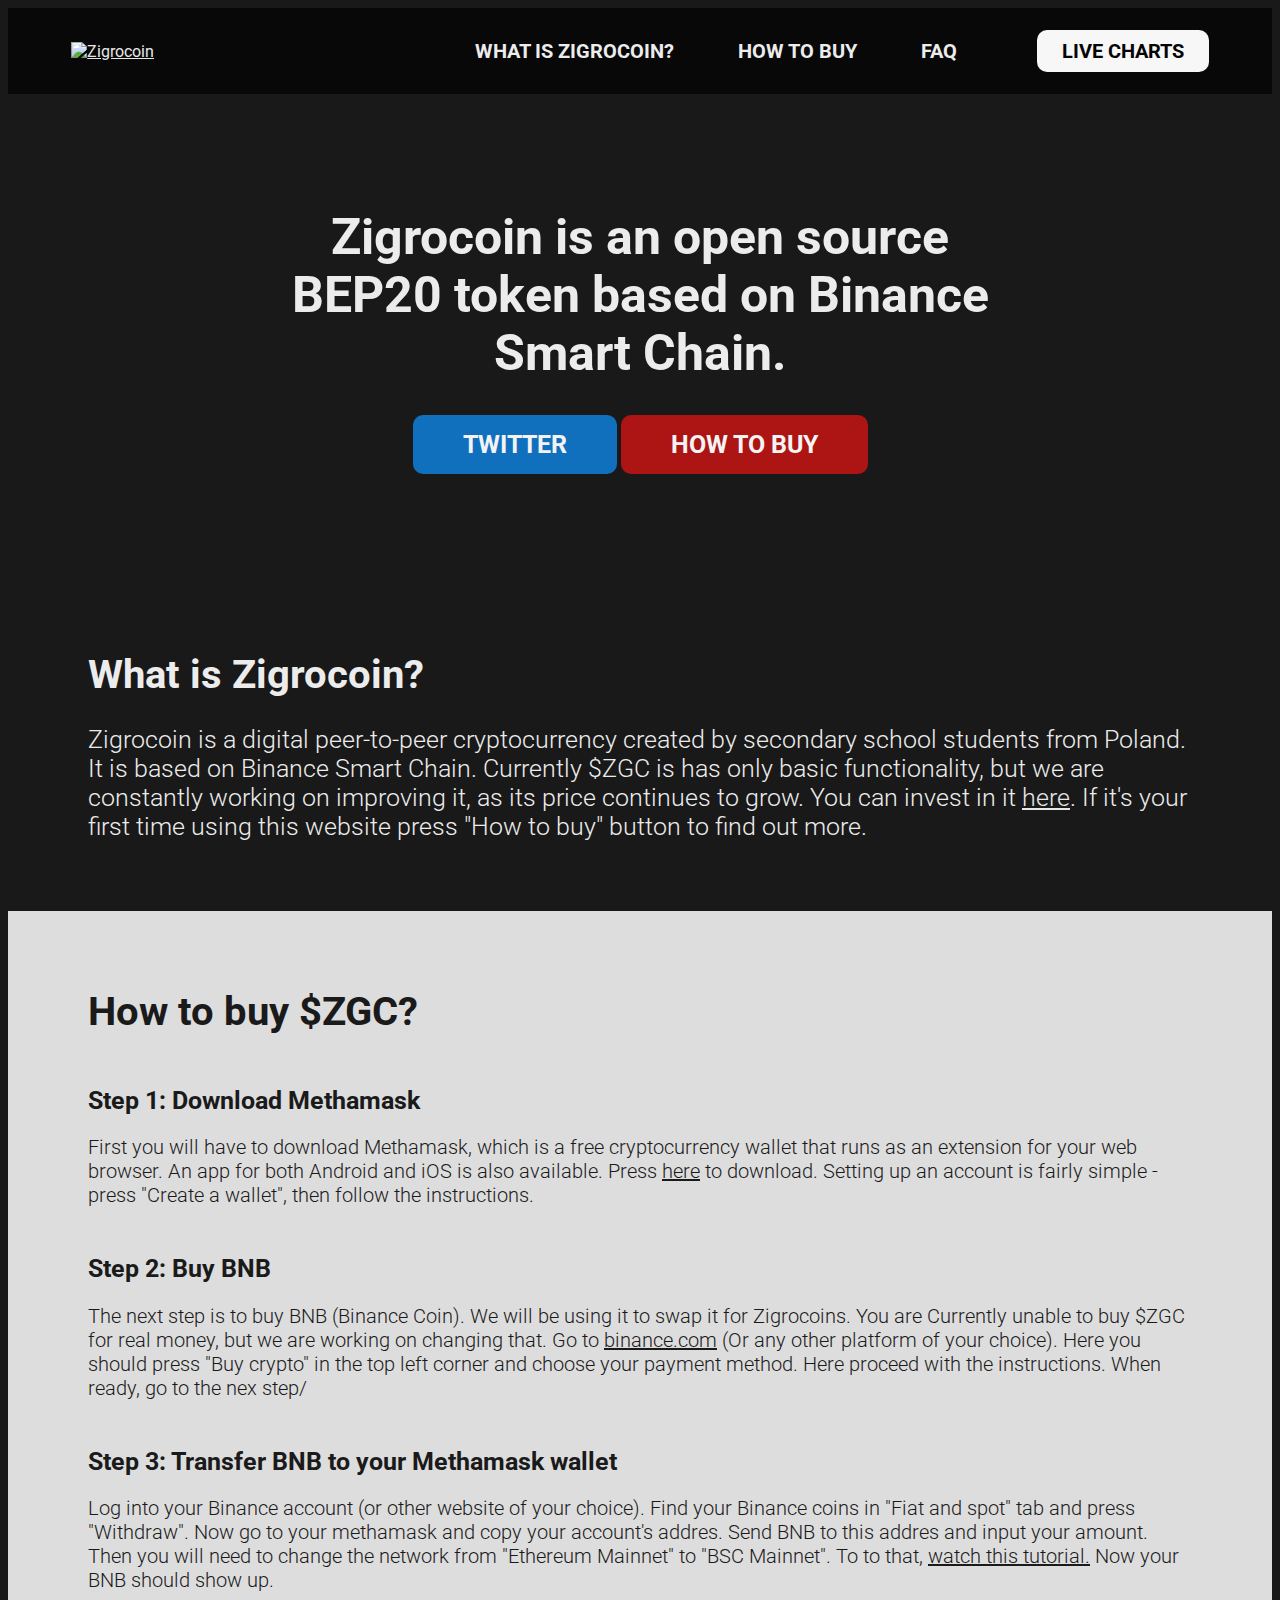
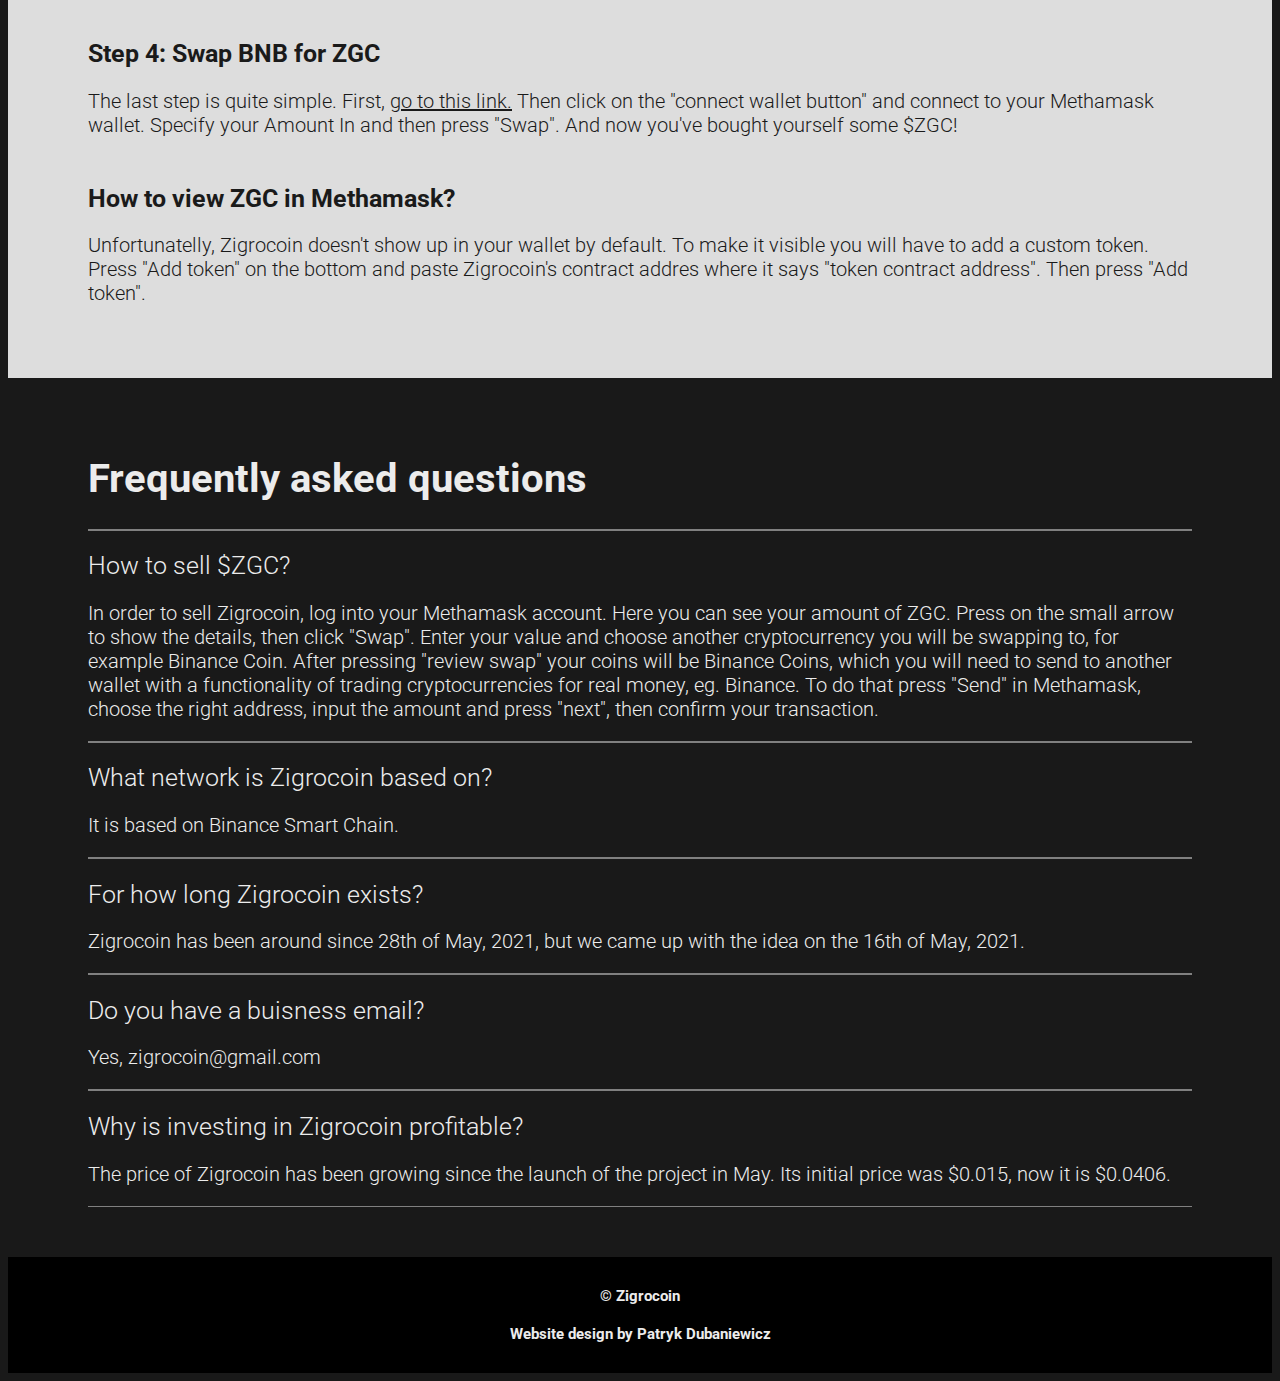
==== index.html @ a43392d8 "Add files via upload" ====
<!DOCTYPE html>
<html lang="en">
<head>
    <meta charset="UTF-8">
    <title>Zigrocoin</title>
    <link rel="icon" type="image/png" href="images/Zigrocoin logo.png"/>
    <link rel="preconnect" href="https://fonts.gstatic.com">
    <link href="https://fonts.googleapis.com/css2?family=Roboto:wght@400;500;700&display=swap" rel="stylesheet">
    <link rel="stylesheet" href="style.css">
    <script src="script.js" defer></script>
    <script src="scroll-out.js"></script>
</head>
<body>
    <header>
        <!--Website navigation bar-->
        <a href="index.html" class="logo"><img src="images/website logo 2.png" alt="Zigrocoin" class="logo" ></a>
        <nav id = "navigation_bar">
            <ul class="nav_links">
                <li><a class="a" href = "what_is_zgc.html">What is Zigrocoin?</a></li>
                <li><a class="a" href = "how_to.html">How to buy</a></li>
                <li><a class="a" href = "faq.html">Faq</a></li>
            </ul>
        </nav>
        <button class="button_link" id ="button_nav">Live charts</button>   
        <a href="#" class="menu-button">
            <span class="bar"></span>
            <span class="bar"></span>
            <span class="bar"></span>
        </a>   
    </header>
    <!--Main website page-->
    <section class="hero">
        <div class="hero_text">
            <h1 class = "h0 title_text">Zigrocoin is an open source BEP20 token based on Binance Smart Chain.</h1>
            <div>
                <button class="button_link_blue">twitter</button>
                <button class="button_link_red">how to buy</button>
            </div>
        </div>
    </section>
    <!--What is Zigrocoin section-->
    <section class="what">
        <h1>What is Zigrocoin?</h1>
        <h2>Zigrocoin is a digital peer-to-peer cryptocurrency created by secondary school students from Poland. It is based on Binance Smart Chain. Currently $ZGC is 
            has only basic functionality, but we are constantly working on improving it, as its price continues to grow. You can invest in it <a href="#">here</a>. 
            If it's your first time using this website press "How to buy" button to find out more. 
        </h2>

    </section>

    <!--How to buy section-->
    <section class="how_to_buy">

        <h1>How to buy $ZGC?</h1>
        <div class="step reveal">
            <h2>Step 1: Download Methamask</h2>
            <h3>First you will have to download Methamask, which is a free cryptocurrency wallet that runs as an extension for your web browser. An app for 
                both Android and iOS is also available. Press <a href="#">here</a> to download. Setting up an account is fairly simple - press "Create a wallet",
                then follow the instructions. 
              </h3>
        </div> 
        <div class="step reveal"> 
             <h2>Step 2: Buy BNB</h2>
             <h3>The next step is to buy BNB (Binance Coin). We will be using it to swap it for Zigrocoins. You are Currently unable to buy $ZGC for real money, but
                 we are working on changing that. Go to <a href="#">binance.com</a> (Or any other platform of your choice). Here you should press "Buy crypto" in the
                 top left corner and choose your payment method. Here proceed with the instructions. When ready, go to the nex step/
             </h3>
        </div>    
        <div class="step reveal">   
            <h2>Step 3: Transfer BNB to your Methamask wallet</h2>
            <h3>Log into your Binance account (or other website of your choice). Find your Binance coins in "Fiat and spot" tab and press "Withdraw". Now go to your 
                methamask and copy your account's addres. Send BNB to this addres and input your amount. Then you will need to change the network from "Ethereum Mainnet" 
                to "BSC Mainnet". To to that, <a href="https://www.youtube.com/watch?v=gk_wiXrc5r4&ab_channel=CryptoSloCryptoSlo">watch this tutorial.</a> Now your BNB 
                should show up. </a>
            </h3>
        </div> 
        <div class="step reveal">    
            <h2>Step 4: Swap BNB for ZGC</h2>
            <h3>The last step is quite simple. First, <a href="https://bogged.finance/swap?token=0x1fEAF532C209592d03594F374AF0B58c847Fb1f0">go to this link.</a> Then click on
            the "connect wallet button" and connect to your Methamask wallet. Specify your Amount In and then press "Swap". And now you've bought yourself some $ZGC! </h3>
        </div>  
        <div class="step reveal">  
            <h2>How to view ZGC in Methamask?</h2>
            <h3>Unfortunatelly, Zigrocoin doesn't show up in your wallet by default. To make it visible you will have to add a custom token. Press "Add token" on the bottom and
                paste Zigrocoin's contract addres where it says "token contract address". Then press "Add token".
            </h3>
        </div>   

    </section>
    <!--FAQ section-->
    <section class="FAQ">
        <h1>Frequently asked questions</h1>
        <div class="faq_question">
            <div class="bar_faq"></div>
            <h2>How to sell $ZGC?</h2>
            <h3>In order to sell Zigrocoin, log into your Methamask account. Here you can see your amount of ZGC. Press on the small arrow to show the details, then click "Swap". 
                Enter your value and choose another cryptocurrency you will be swapping to, for example Binance Coin. After pressing "review swap" your coins will be Binance Coins, 
                which you will need to send to another wallet with a functionality of trading cryptocurrencies for real money, eg. Binance. To do that press "Send" in Methamask, 
                choose the right address, input the amount and press "next", then confirm your transaction.</h3>
        </div>
        <div class="faq_question">
            <div class="bar_faq"></div>
            <h2>What network is Zigrocoin based on?</h2>
            <h3>It is based on Binance Smart Chain.</h3>
        </div>
        <div class="faq_question">
            <div class="bar_faq"></div>
            <h2>For how long Zigrocoin exists?</h2>
            <h3>Zigrocoin has been around since 28th of May, 2021, but we came up with the idea on the 16th of May, 2021.</h3>
        </div>
        <div class="faq_question">
            <div class="bar_faq"></div>
            <h2>Do you have a buisness email?</h2>
            <h3>Yes, zigrocoin@gmail.com</h3>
        </div>
        <div class="faq_question">
            <div class="bar_faq"></div>
            <h2>Why is investing in Zigrocoin profitable?</h2>
            <h3>The price of Zigrocoin has been growing since the launch of the project in May. Its initial price was $0.015, now it is $0.0406.</h3>
            <div class="bar_faq"></div>
        </div>
    </section>
    <!--footer-->
    <footer class="footer">
        <h4>© Zigrocoin</h4>
        <h4>Website design by Patryk Dubaniewicz</h4>
    </footer>
</body>
</html>
---- style.css ----
/* 
Zigrocoin Website CSS
Created by Patryk Dubaniewicz 
Version 1.0
*/

/* Reffers to the whole website */
* {
    background-color: #191919;
    font-family: "Roboto", sans-serif;
    box-sizing: border-box;
}

/* basic elements styles */
.h0,h1,h2,h3,h4,p {
    color:#ececec;
}

.h0 {
    font-size: 50px;
}
h1 {
    font-size: 40px;
}
h2 {
    font-size: 25px;
    font-weight: 300;
}
h3 {
    font-size: 20px;
    font-weight: 300;
}
h4 {
    font-size: 15px;
}
p {
    font-size: 15px;
}
a {
    color: rgb(231, 231, 231);
}

/* Navbar Styles */
nav, .nav_links, .nav_links li, .logo, header, li, .a, button {
    background-color: #080808;
    opacity: 100%;
}

li,.a,button {
    font-family: "Roboto", sans-serif;
    font-weight: 700;
    font-size: 20px;
    color: #ececec;
    text-decoration: none;

}
header {
    display: flex;
    justify-content: flex-end;
    align-items: center;
    padding: 15px 5%;

}
.logo {
    cursor: pointer;
    margin-right: auto;
    

}
.nav_links {
    list-style: none;
    text-transform: uppercase;
    margin-right: 50px;

}
.nav_links li {
    display: inline-block;
    padding: 0 20px;

}
.a {
    padding: 10px;
}
.a:hover {
    text-decoration: underline;
}

/* Buttons */
button {
    padding: 9px 25px;
    background-color: rgba(247, 247, 247, 1);
    border: none;
    border-radius: 10px;
    cursor: pointer;
    color: #050505;
    text-transform: uppercase;
    font-weight: 700;
    background-color: black;
}
button:hover {
    background-color: rgba(247, 247, 247, 0.8);
}
.button_link{
    color: #050505;
    text-decoration: none;
    background-color: rgba(247, 247, 247, 1);
    transition: all 0.3s ease 0s;
}
.button_link:hover {
    background-color: rgba(247, 247, 247, 0.8);
}
.button_link_red{
    color: #f3f3f3;
    text-decoration: none;
    background-color: rgb(173, 20, 20);
    transition: all 0.3s ease 0s;
    padding: 15px 50px;
    font-size: 25px;
}
.button_link_red:hover {
    background-color: rgba(145, 5, 5, 0.8);
}
.button_link_blue{
    color: #f3f3f3;
    text-decoration: none;
    background-color: rgb(17, 112, 189);
    transition: all 0.3s ease 0s;
    padding: 15px 50px;
    font-size: 25px;
}
.button_link_blue:hover {
    background-color: rgba(0, 89, 148, 0.8);
}

/* Styles for the main page on the website */

.title_text {
    padding-left: 20%;
    padding-right: 20%;
}

.hero_text {
    text-align: center;
    padding-top: 80px;
    padding-bottom: 100px;
    padding-left: auto;
    padding-right: auto;
}
.menu-button {
    position: absolute;
    top: 2.5rem;
    right: 3rem;
    display: none;
    flex-direction: column;
    justify-content: space-between;
    width: 30px;
    height: 21px;
}
.menu-button .bar {
    height: 3px;
    width: 100%;
    background-color: white;
    border-radius: 10px;
}
.FAQ {
    padding-left: 30px;
    padding-right: 30px;
    padding-top: 30px;
}
.Question {
    padding-top: 20px;
}
.bar_faq {
    background-color: rgb(128, 128, 128);
    padding-top: 0.1rem;
    padding-bottom: 0rem;
    padding-left: 50%;
    padding-right: 50%;
    border-radius: 0px;

}
.reveal {
    /*position: relative;
    transform: translateY(150px);
    opacity: 0;
    */
}
.reveal.active {
    transform: translateY(0px);
    opacity: 1 ;
}
.what {
    padding: 50px 80px;
}
.how_to_buy {
    padding: 50px 80px;
}
.how_to_buy h3, .how_to_buy h2, .how_to_buy, .how_to_buy .reveal, .how_to_buy h1 {
    background-color: rgb(221, 221, 221);
    color: rgb(26, 26, 26);

}
.how_to_buy h1 {
    font-weight: 700;
}
.how_to_buy h2 {
    font-weight: 700;
}
.how_to_buy a {
    background-color:rgb(221, 221, 221); 
    color:rgb(26, 26, 26);

}
.step {
    padding: 3px 0;
}
.FAQ {
    padding: 50px 80px;
}


.footer {
    background-color: black;
    color: rgb(177, 177, 177); 
    text-align: center;
    padding: 10px;
}
.footer h4 {
    background-color: black;
}


/* For mobile devices and tablets only */
@media(max-width: 1220px) {
    h1 {
        font-size: 30px;
    }
    h2 {
        font-size: 20px;
    }

    .menu-button {
        display: flex
    }
    #button_nav {
        display: none;
    }
    header {
        flex-direction: column;
        align-items: flex-start;

    }
    .nav_links li{
        flex-direction: column;
        width: 100%;
        text-align: center;
        font-size: 40px;
        padding: auto;
        margin: auto;
    }
    .nav_links{
        display: none;
    }

    .nav_links.active {
        display: flex;
    }
    .title_text {
        font-size: 35px;
        padding: 10% 0;
        padding-bottom: 30px;
        padding-top: 0px;
    }
    .hero_text {
        padding-bottom: 10px;
    }
    .button_link_red, .button_link_blue {
        padding: 15px 45px;
        font-size: 20px;
    }

    .what {
        padding: 10px 5%;
        padding-bottom: 50px;
    }
    .how_to_buy h3, .how_to_buy h2, .how_to_buy, .how_to_buy .reveal, .how_to_buy h1 {
        padding: 0% 10px;
        background-color: rgb(221, 221, 221);
        color: rgb(26, 26, 26);
    }
    .how_to_buy {
        padding-top: 50px;
        padding-left: 5%;
        padding-right: 5%;
        padding-bottom: 50px;
    }
    .how_to_buy h1 {
        font-weight: 700;
    }
    .how_to_buy h2 {
        font-weight: 700;
        font-size: 25px;
    }
    .how_to_buy a {
        background-color:rgb(221, 221, 221); 
        color:rgb(26, 26, 26); 
    }
    .FAQ {
        padding: 50px 5%;
    }
    .FAQ h2 {
        font-weight: 700;
        font-size: 25px;
    }
}
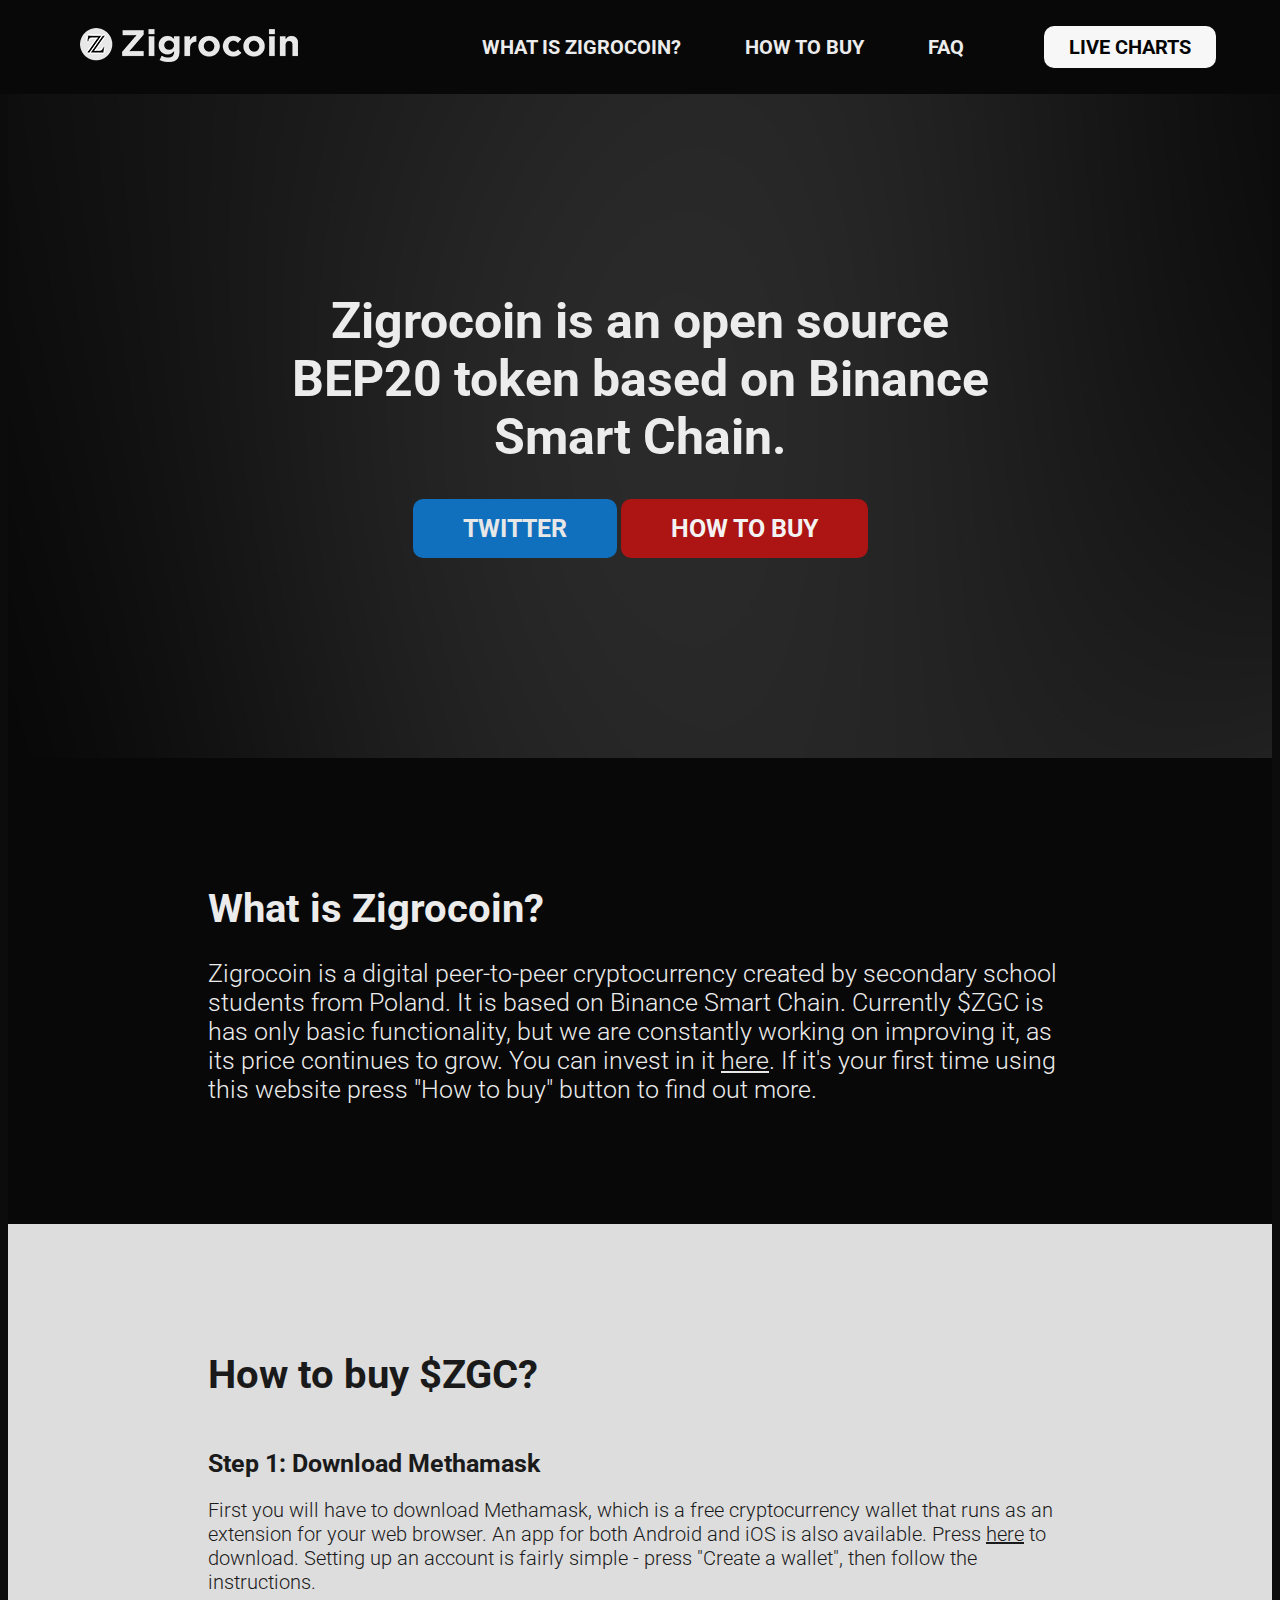
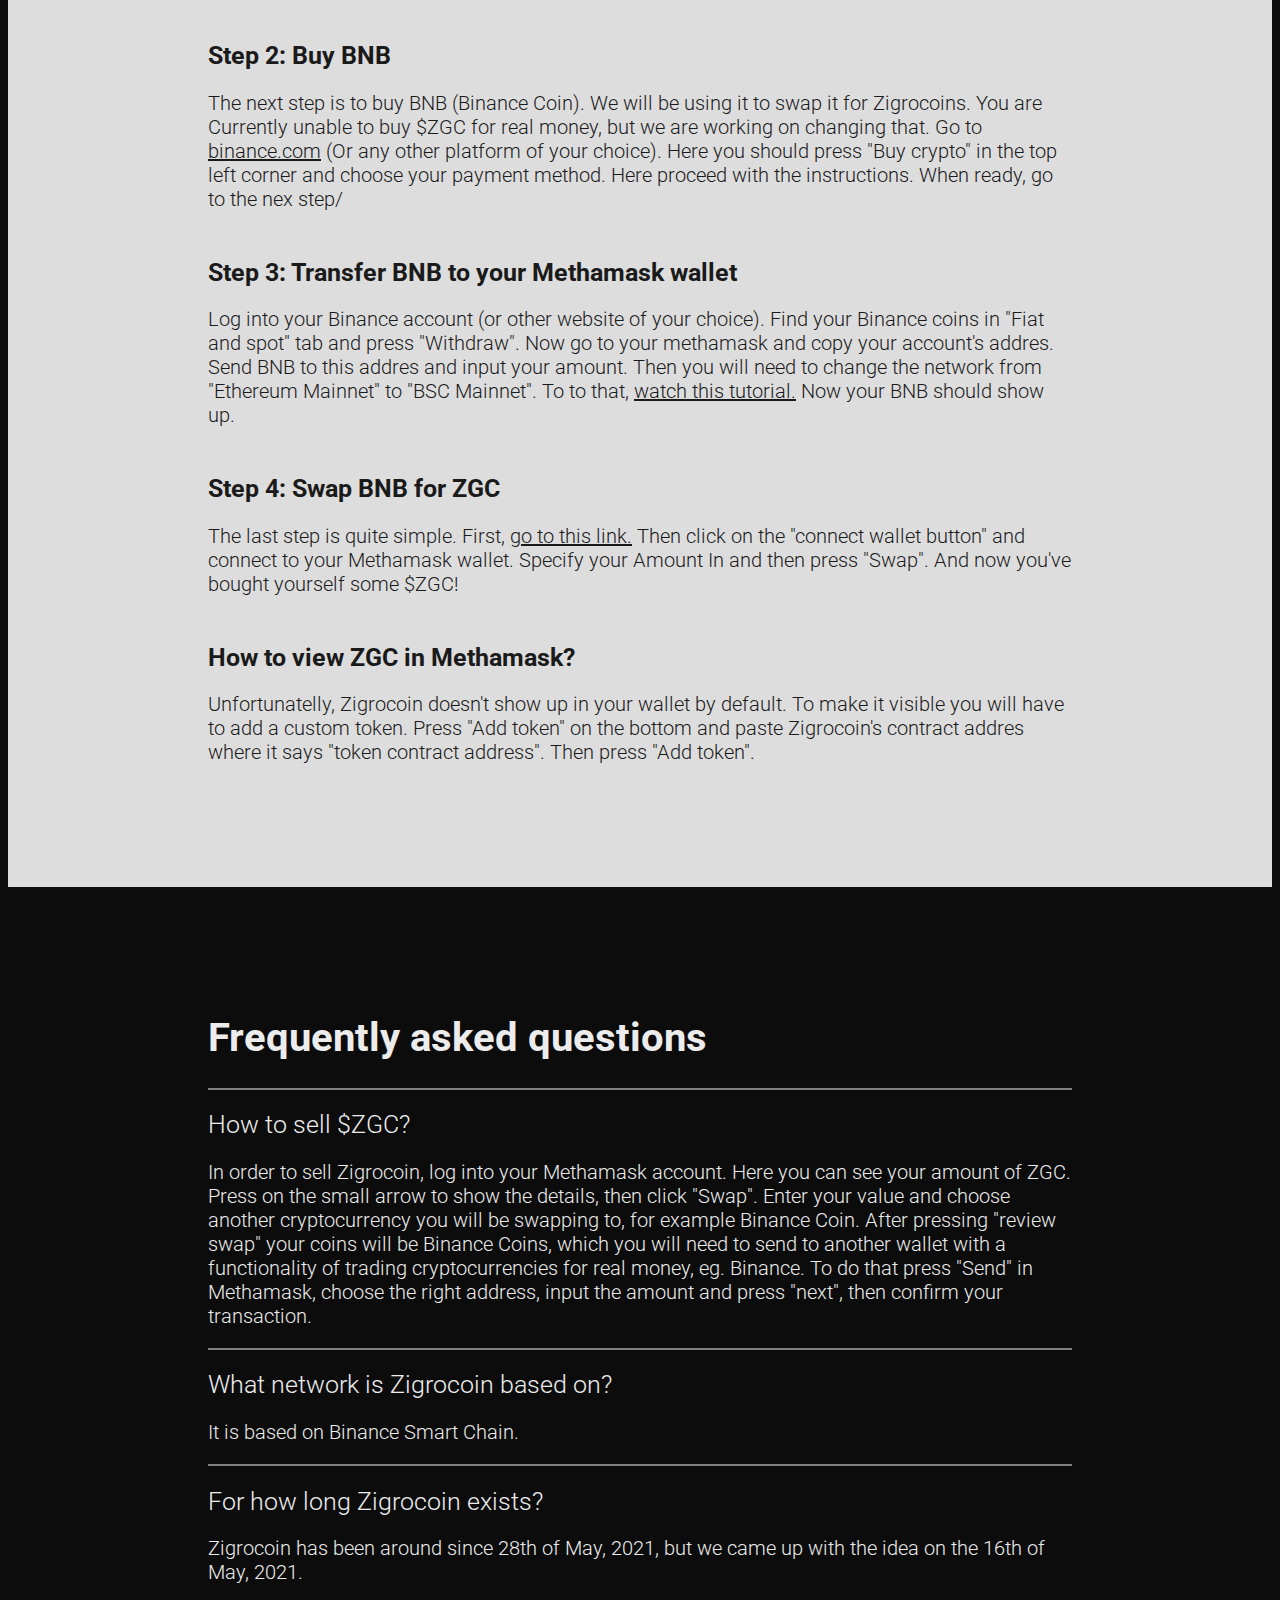
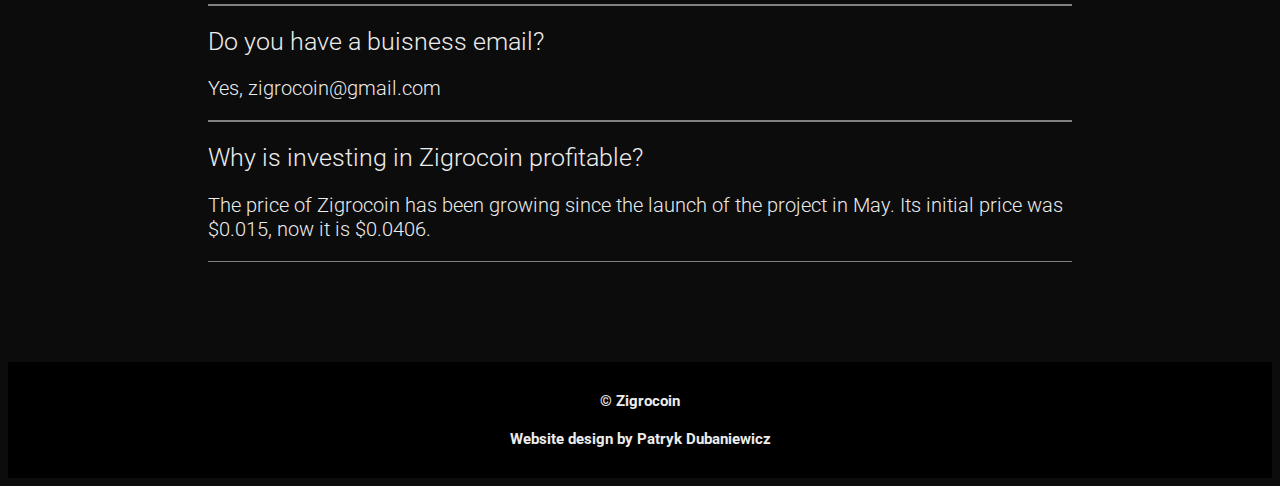
==== commit 5c869b8f: "Add files via upload" ====
--- a/index.html
+++ b/index.html
@@ -6,6 +6,9 @@
     <link rel="icon" type="image/png" href="images/Zigrocoin logo.png"/>
     <link rel="preconnect" href="https://fonts.gstatic.com">
     <link href="https://fonts.googleapis.com/css2?family=Roboto:wght@400;500;700&display=swap" rel="stylesheet">
+    <meta name="viewport" content="width=device-width; initial-scale=1" />
+    <meta name="handheldFriendly" content="true" />
+    <meta name="MobileOptimized" content="240">
     <link rel="stylesheet" href="style.css">
     <script src="script.js" defer></script>
     <script src="scroll-out.js"></script>
@@ -16,12 +19,12 @@
         <a href="index.html" class="logo"><img src="images/website logo 2.png" alt="Zigrocoin" class="logo" ></a>
         <nav id = "navigation_bar">
             <ul class="nav_links">
-                <li><a class="a" href = "what_is_zgc.html">What is Zigrocoin?</a></li>
-                <li><a class="a" href = "how_to.html">How to buy</a></li>
-                <li><a class="a" href = "faq.html">Faq</a></li>
+                <li><a class="a" href = "#" id="what">What is Zigrocoin?</a></li>
+                <li><a class="a" href = "#" id="howto">How to buy</a></li>
+                <li><a class="a" href = "#" id="faq" >Faq</a></li>
             </ul>
         </nav>
-        <button class="button_link" id ="button_nav">Live charts</button>   
+        <button class="button_link" id ="button_nav"><a href="https://charts.bogged.finance/?token=0x1fEAF532C209592d03594F374AF0B58c847Fb1f0">Live charts</a></button>   
         <a href="#" class="menu-button">
             <span class="bar"></span>
             <span class="bar"></span>
@@ -33,8 +36,8 @@
         <div class="hero_text">
             <h1 class = "h0 title_text">Zigrocoin is an open source BEP20 token based on Binance Smart Chain.</h1>
             <div>
-                <button class="button_link_blue">twitter</button>
-                <button class="button_link_red">how to buy</button>
+                <button class="button_link_blue"><a href="https://twitter.com/zigrocoin">twitter</a></button>
+                <button class="button_link_red" id="howto_button" >how to buy</button>
             </div>
         </div>
     </section>
--- a/style.css
+++ b/style.css
@@ -6,16 +6,18 @@
 
 /* Reffers to the whole website */
 * {
-    background-color: #191919;
     font-family: "Roboto", sans-serif;
     box-sizing: border-box;
 }
+body {
+    background-color: rgb(12, 12, 12);
+}
+
 
 /* basic elements styles */
 .h0,h1,h2,h3,h4,p {
     color:#ececec;
 }
-
 .h0 {
     font-size: 50px;
 }
@@ -43,7 +45,23 @@
 /* Navbar Styles */
 nav, .nav_links, .nav_links li, .logo, header, li, .a, button {
     background-color: #080808;
-    opacity: 100%;
+}
+header {
+    display: flex;
+    justify-content: flex-end;
+    align-items: center;
+    padding: 15px 5%;
+    width: 100%;
+    position: fixed;
+    top: 0px;
+    left: 0px;
+}
+
+.logo {
+    cursor: pointer;
+    margin-right: auto;
+    
+
 }
 
 li,.a,button {
@@ -52,20 +70,6 @@
     font-size: 20px;
     color: #ececec;
     text-decoration: none;
-
-}
-header {
-    display: flex;
-    justify-content: flex-end;
-    align-items: center;
-    padding: 15px 5%;
-
-}
-.logo {
-    cursor: pointer;
-    margin-right: auto;
-    
-
 }
 .nav_links {
     list-style: none;
@@ -76,13 +80,28 @@
 .nav_links li {
     display: inline-block;
     padding: 0 20px;
-
 }
 .a {
     padding: 10px;
 }
 .a:hover {
     text-decoration: underline;
+}
+.menu-button { /* Mobile only */
+    position: absolute;
+    top: 2.5rem;
+    right: 3rem;
+    display: none;
+    flex-direction: column;
+    justify-content: space-between;
+    width: 30px;
+    height: 21px;
+}
+.menu-button .bar { /* Mobile only */
+    height: 3px;
+    width: 100%;
+    background-color: white;
+    border-radius: 10px;
 }
 
 /* Buttons */
@@ -131,6 +150,15 @@
 .button_link_blue:hover {
     background-color: rgba(0, 89, 148, 0.8);
 }
+.button_link a {
+    text-decoration: none;
+    background: none;
+    color: #050505;
+}
+.button_link_blue a {
+    text-decoration: none;
+    background: none;
+}
 
 /* Styles for the main page on the website */
 
@@ -141,31 +169,49 @@
 
 .hero_text {
     text-align: center;
-    padding-top: 80px;
-    padding-bottom: 100px;
+    padding-top: 250px;
+    padding-bottom: 200px;
     padding-left: auto;
     padding-right: auto;
 }
-.menu-button {
-    position: absolute;
-    top: 2.5rem;
-    right: 3rem;
-    display: none;
-    flex-direction: column;
-    justify-content: space-between;
-    width: 30px;
-    height: 21px;
-}
-.menu-button .bar {
-    height: 3px;
-    width: 100%;
-    background-color: white;
-    border-radius: 10px;
-}
+.hero {
+    background-image: url(./images/Background.jpg);
+    background-size: 100% 100%;
+    left: 0px;
+    padding-left: 0px;
+}
+/* What is Zigrocoin section */
+.what {
+    padding: 100px 200px;
+    background-color: #080808;
+    left: 0px;
+}
+
+/* How to buy section */
+.how_to_buy {
+    padding: 100px 200px;
+}
+.how_to_buy h3, .how_to_buy h2, .how_to_buy, .how_to_buy .reveal, .how_to_buy h1 {
+    background-color: rgb(221, 221, 221);
+    color: rgb(26, 26, 26);
+
+}
+.how_to_buy h1, .how_to_buy h2 {
+    font-weight: 700;
+}
+.how_to_buy a {
+    background-color:rgb(221, 221, 221); 
+    color:rgb(26, 26, 26);
+
+}
+.step {
+    padding: 3px 0;
+}
+
+/* Frequently asked questions section */
 .FAQ {
-    padding-left: 30px;
-    padding-right: 30px;
-    padding-top: 30px;
+
+    padding: 100px 200px;
 }
 .Question {
     padding-top: 20px;
@@ -179,46 +225,6 @@
     border-radius: 0px;
 
 }
-.reveal {
-    /*position: relative;
-    transform: translateY(150px);
-    opacity: 0;
-    */
-}
-.reveal.active {
-    transform: translateY(0px);
-    opacity: 1 ;
-}
-.what {
-    padding: 50px 80px;
-}
-.how_to_buy {
-    padding: 50px 80px;
-}
-.how_to_buy h3, .how_to_buy h2, .how_to_buy, .how_to_buy .reveal, .how_to_buy h1 {
-    background-color: rgb(221, 221, 221);
-    color: rgb(26, 26, 26);
-
-}
-.how_to_buy h1 {
-    font-weight: 700;
-}
-.how_to_buy h2 {
-    font-weight: 700;
-}
-.how_to_buy a {
-    background-color:rgb(221, 221, 221); 
-    color:rgb(26, 26, 26);
-
-}
-.step {
-    padding: 3px 0;
-}
-.FAQ {
-    padding: 50px 80px;
-}
-
-
 .footer {
     background-color: black;
     color: rgb(177, 177, 177); 
@@ -229,7 +235,6 @@
     background-color: black;
 }
 
-
 /* For mobile devices and tablets only */
 @media(max-width: 1220px) {
     h1 {
@@ -246,25 +251,39 @@
         display: none;
     }
     header {
+        position: fixed;
         flex-direction: column;
         align-items: flex-start;
-
-    }
-    .nav_links li{
-        flex-direction: column;
         width: 100%;
-        text-align: center;
-        font-size: 40px;
-        padding: auto;
-        margin: auto;
-    }
-    .nav_links{
+
+    }
+    .nav_links {
+        right: 0px;
+        top: 8vh;
+        height: 100px;
+        width: 100%;
         display: none;
-    }
-
+        align-items: center;
+        flex-direction: column;  
+        padding-bottom: 50px;
+        margin-right: 0%;
+    }
+    .nav_links li {
+        padding: 20px 0;
+    }
     .nav_links.active {
         display: flex;
     }
+    .navigation_bar {
+        width: 100%;
+        padding-left: 50%;
+        padding-right: 50%;
+    }
+    .hero_text {
+        padding-top: 150px;
+    }
+
+
     .title_text {
         font-size: 35px;
         padding: 10% 0;
@@ -277,6 +296,7 @@
     .button_link_red, .button_link_blue {
         padding: 15px 45px;
         font-size: 20px;
+        margin: 5px;
     }
 
     .what {
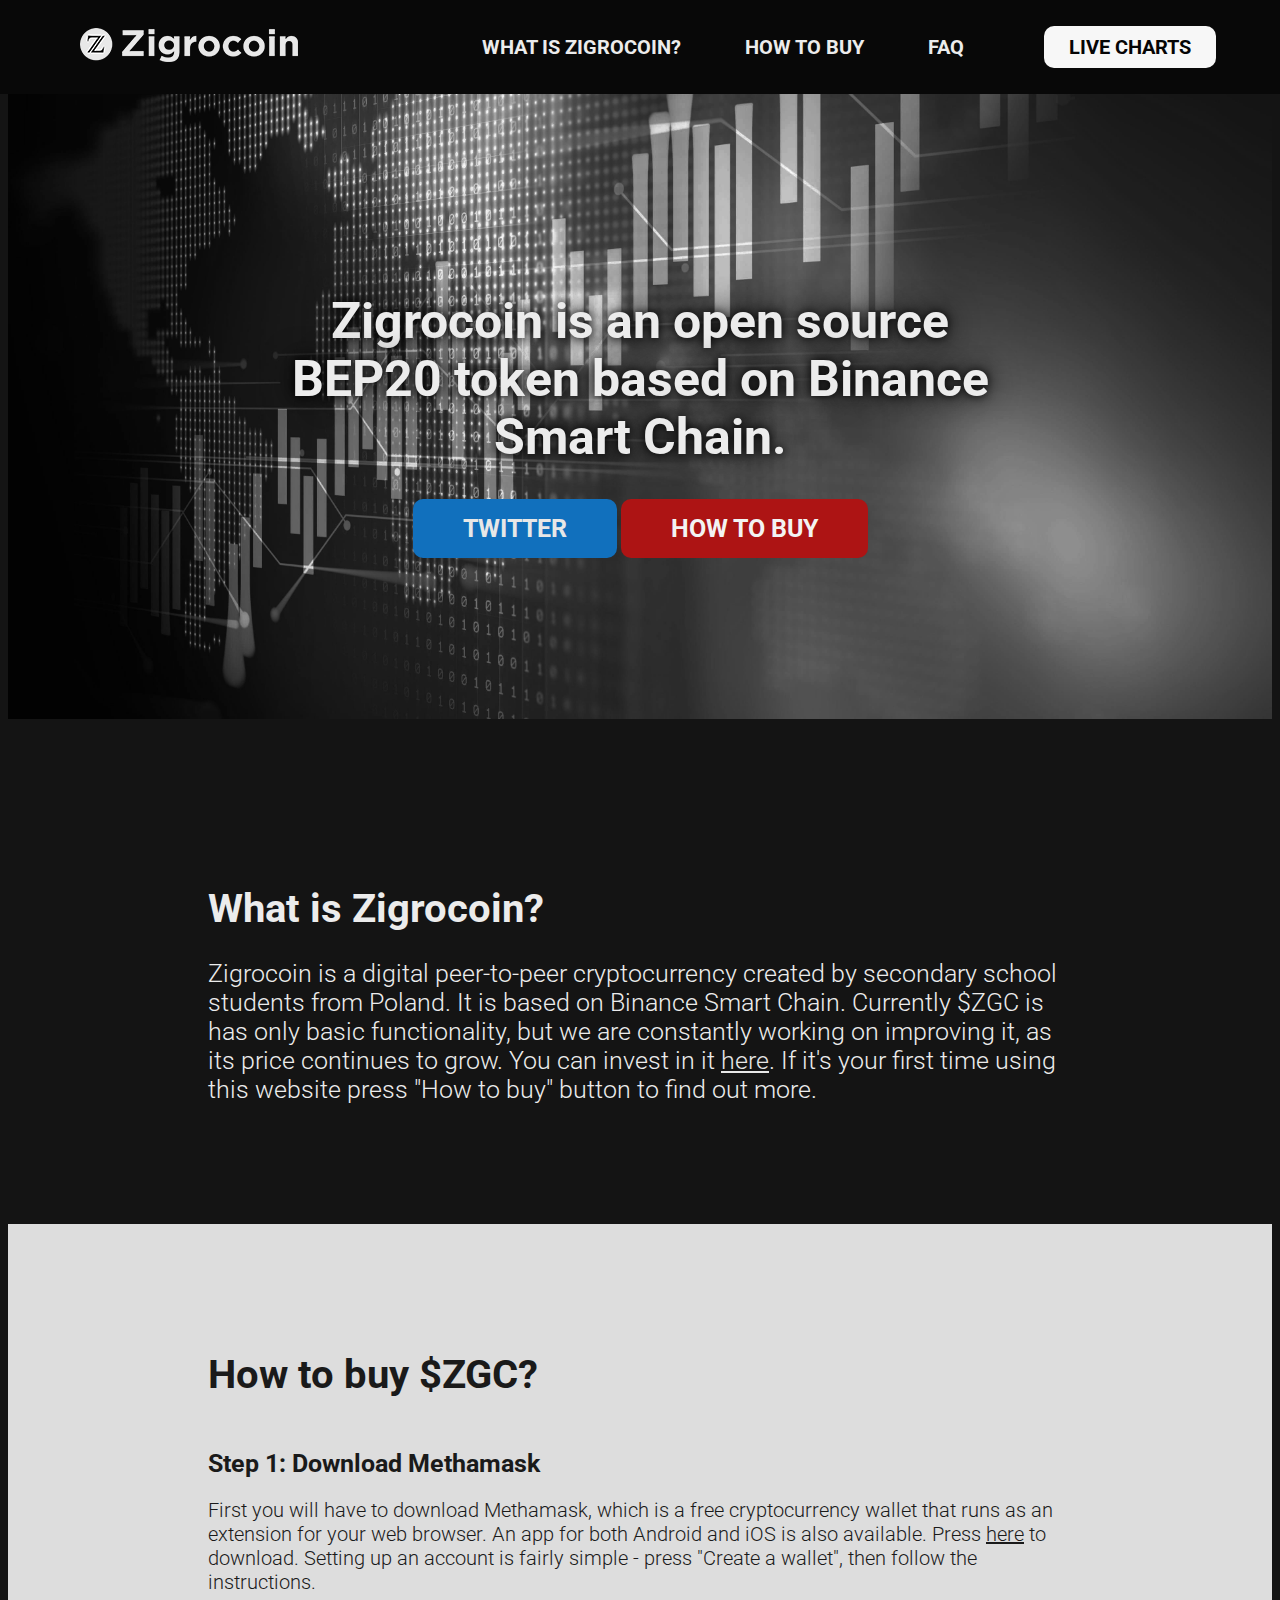
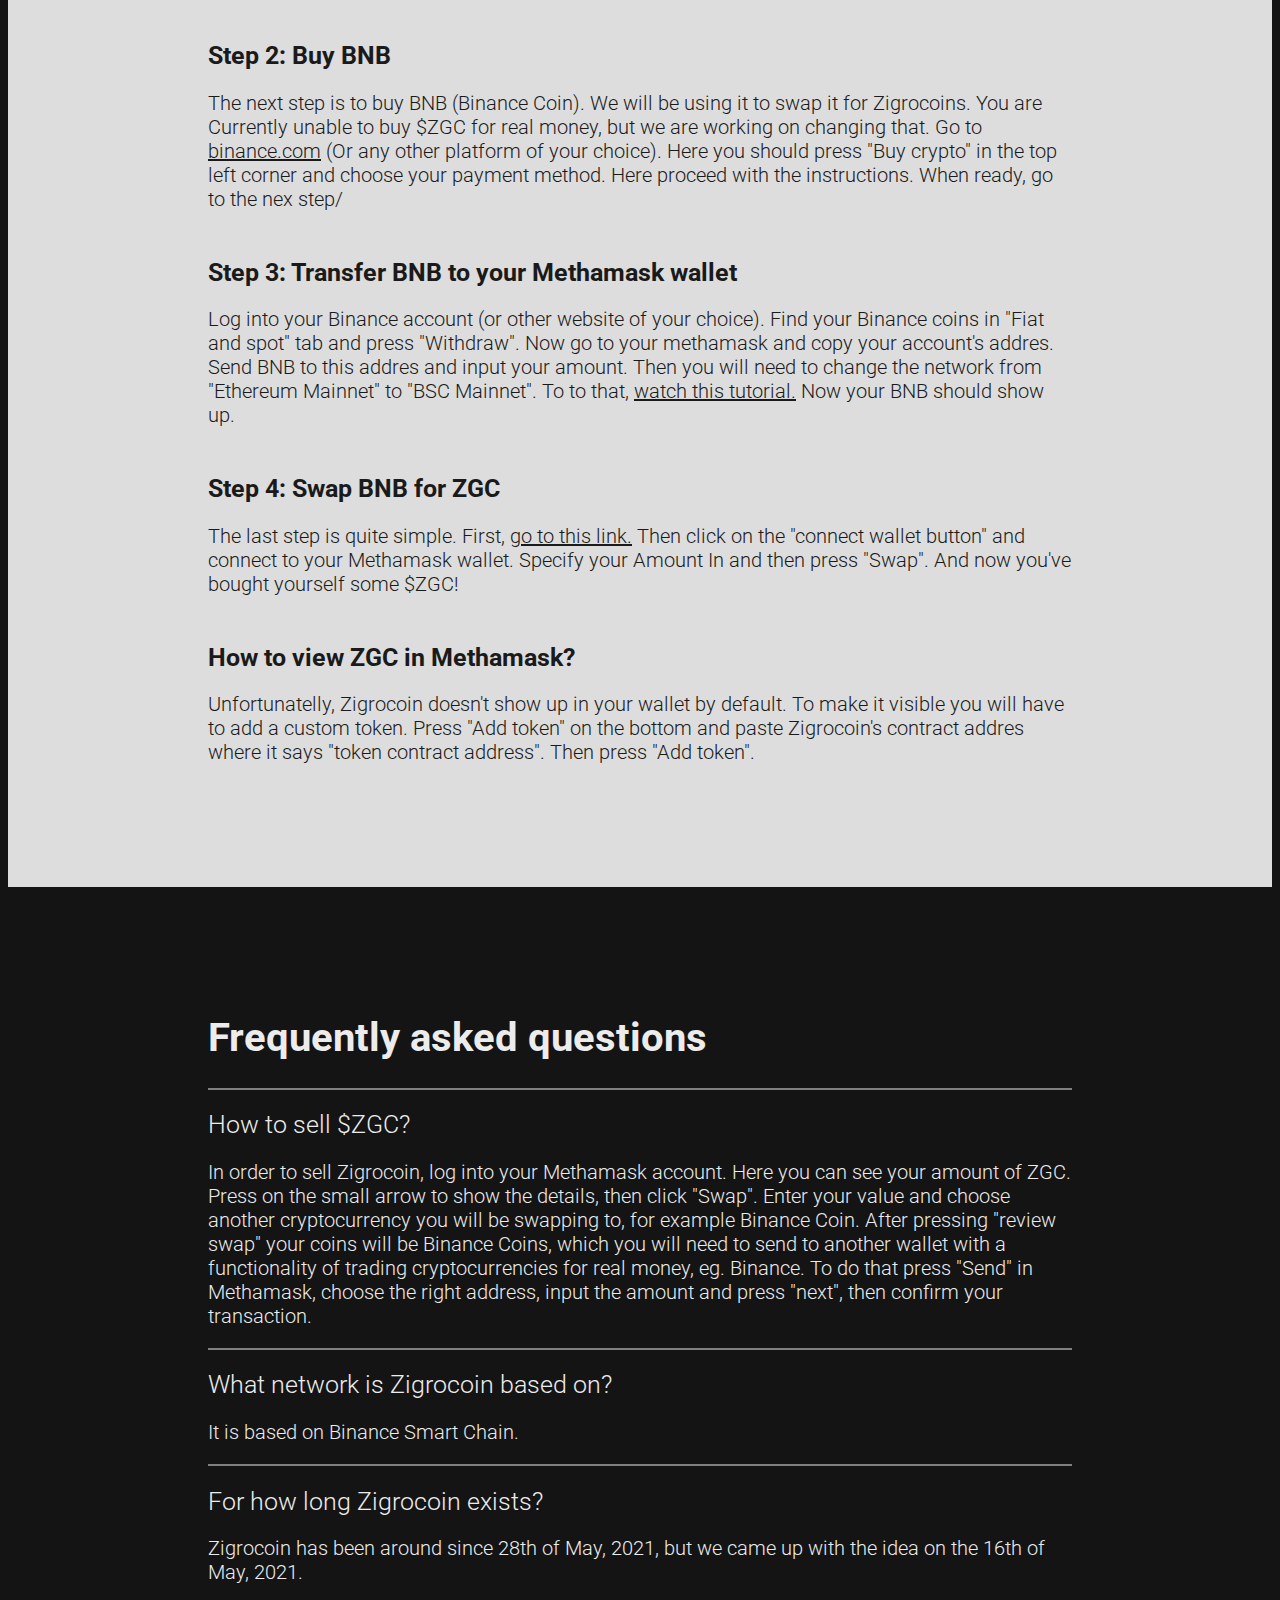
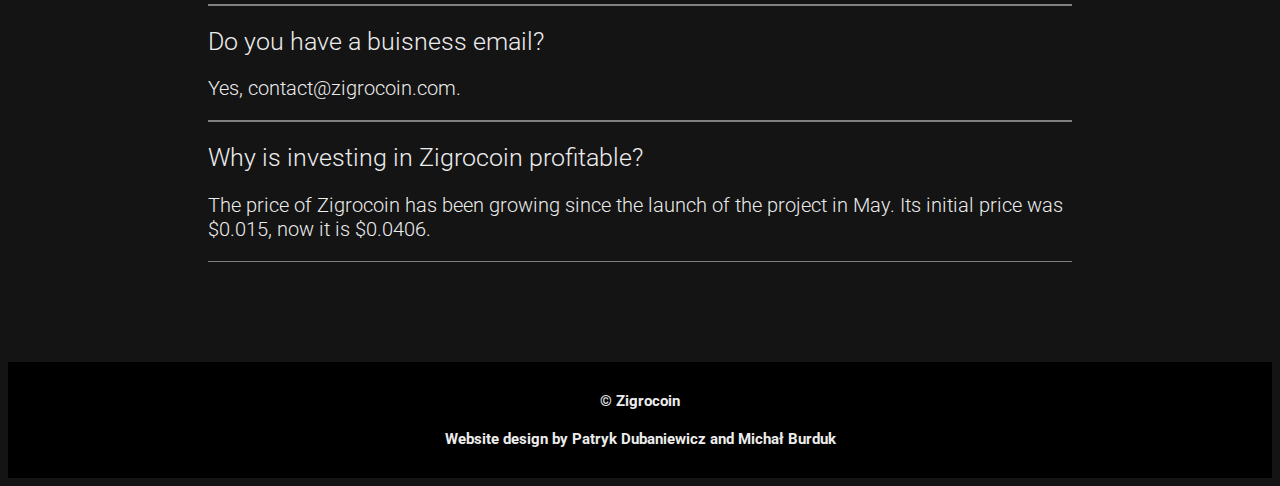
==== commit 52062de1: "Add files via upload" ====
--- a/index.html
+++ b/index.html
@@ -14,7 +14,7 @@
     <script src="scroll-out.js"></script>
 </head>
 <body>
-    <header>
+    <header class="header">
         <!--Website navigation bar-->
         <a href="index.html" class="logo"><img src="images/website logo 2.png" alt="Zigrocoin" class="logo" ></a>
         <nav id = "navigation_bar">
@@ -43,7 +43,7 @@
     </section>
     <!--What is Zigrocoin section-->
     <section class="what">
-        <h1>What is Zigrocoin?</h1>
+        <h1 id="what" >What is Zigrocoin?</h1>
         <h2>Zigrocoin is a digital peer-to-peer cryptocurrency created by secondary school students from Poland. It is based on Binance Smart Chain. Currently $ZGC is 
             has only basic functionality, but we are constantly working on improving it, as its price continues to grow. You can invest in it <a href="#">here</a>. 
             If it's your first time using this website press "How to buy" button to find out more. 
@@ -114,7 +114,7 @@
         <div class="faq_question">
             <div class="bar_faq"></div>
             <h2>Do you have a buisness email?</h2>
-            <h3>Yes, zigrocoin@gmail.com</h3>
+            <h3>Yes, contact@zigrocoin.com.</h3>
         </div>
         <div class="faq_question">
             <div class="bar_faq"></div>
@@ -126,7 +126,7 @@
     <!--footer-->
     <footer class="footer">
         <h4>© Zigrocoin</h4>
-        <h4>Website design by Patryk Dubaniewicz</h4>
+        <h4>Website design by Patryk Dubaniewicz and Michał Burduk</h4>
     </footer>
 </body>
 </html>--- a/style.css
+++ b/style.css
@@ -10,7 +10,7 @@
     box-sizing: border-box;
 }
 body {
-    background-color: rgb(12, 12, 12);
+    background-color: rgb(20, 20, 20);
 }
 
 
@@ -46,7 +46,7 @@
 nav, .nav_links, .nav_links li, .logo, header, li, .a, button {
     background-color: #080808;
 }
-header {
+.header {
     display: flex;
     justify-content: flex-end;
     align-items: center;
@@ -55,7 +55,12 @@
     position: fixed;
     top: 0px;
     left: 0px;
-}
+    
+}
+.header.opacity {
+    opacity: 0.5;
+}
+
 
 .logo {
     cursor: pointer;
@@ -165,6 +170,8 @@
 .title_text {
     padding-left: 20%;
     padding-right: 20%;
+    text-shadow: 0 0 10px black, 0 0 30px black;
+
 }
 
 .hero_text {
@@ -176,14 +183,14 @@
 }
 .hero {
     background-image: url(./images/Background.jpg);
-    background-size: 100% 100%;
+    background-repeat: no-repeat;
+    background-size: 100%, 100%;
     left: 0px;
     padding-left: 0px;
 }
 /* What is Zigrocoin section */
 .what {
     padding: 100px 200px;
-    background-color: #080808;
     left: 0px;
 }
 
@@ -245,11 +252,18 @@
     }
 
     .menu-button {
-        display: flex
+        display: flex;
+        top: 28px;
     }
     #button_nav {
         display: none;
     }
+    .logo {
+        align-items: center;
+        height: 50px;
+    }
+
+
     header {
         position: fixed;
         flex-direction: column;
@@ -268,11 +282,13 @@
         padding-bottom: 50px;
         margin-right: 0%;
     }
+    .nav_links .active {
+        display: flex;
+    }
+
+
     .nav_links li {
         padding: 20px 0;
-    }
-    .nav_links.active {
-        display: flex;
     }
     .navigation_bar {
         width: 100%;
@@ -289,7 +305,14 @@
         padding: 10% 0;
         padding-bottom: 30px;
         padding-top: 0px;
-    }
+        text-shadow: 0 0 10px black, 0 0 10px black;
+
+    }
+    .hero {
+        background-size: 1200px, 1200px;
+        padding-bottom: 50px;
+    }
+
     .hero_text {
         padding-bottom: 10px;
     }
@@ -300,9 +323,14 @@
     }
 
     .what {
+        padding-top: 80px;
         padding: 10px 5%;
         padding-bottom: 50px;
     }
+    .what h1 {
+        padding-top: 50px;
+    }
+
     .how_to_buy h3, .how_to_buy h2, .how_to_buy, .how_to_buy .reveal, .how_to_buy h1 {
         padding: 0% 10px;
         background-color: rgb(221, 221, 221);
